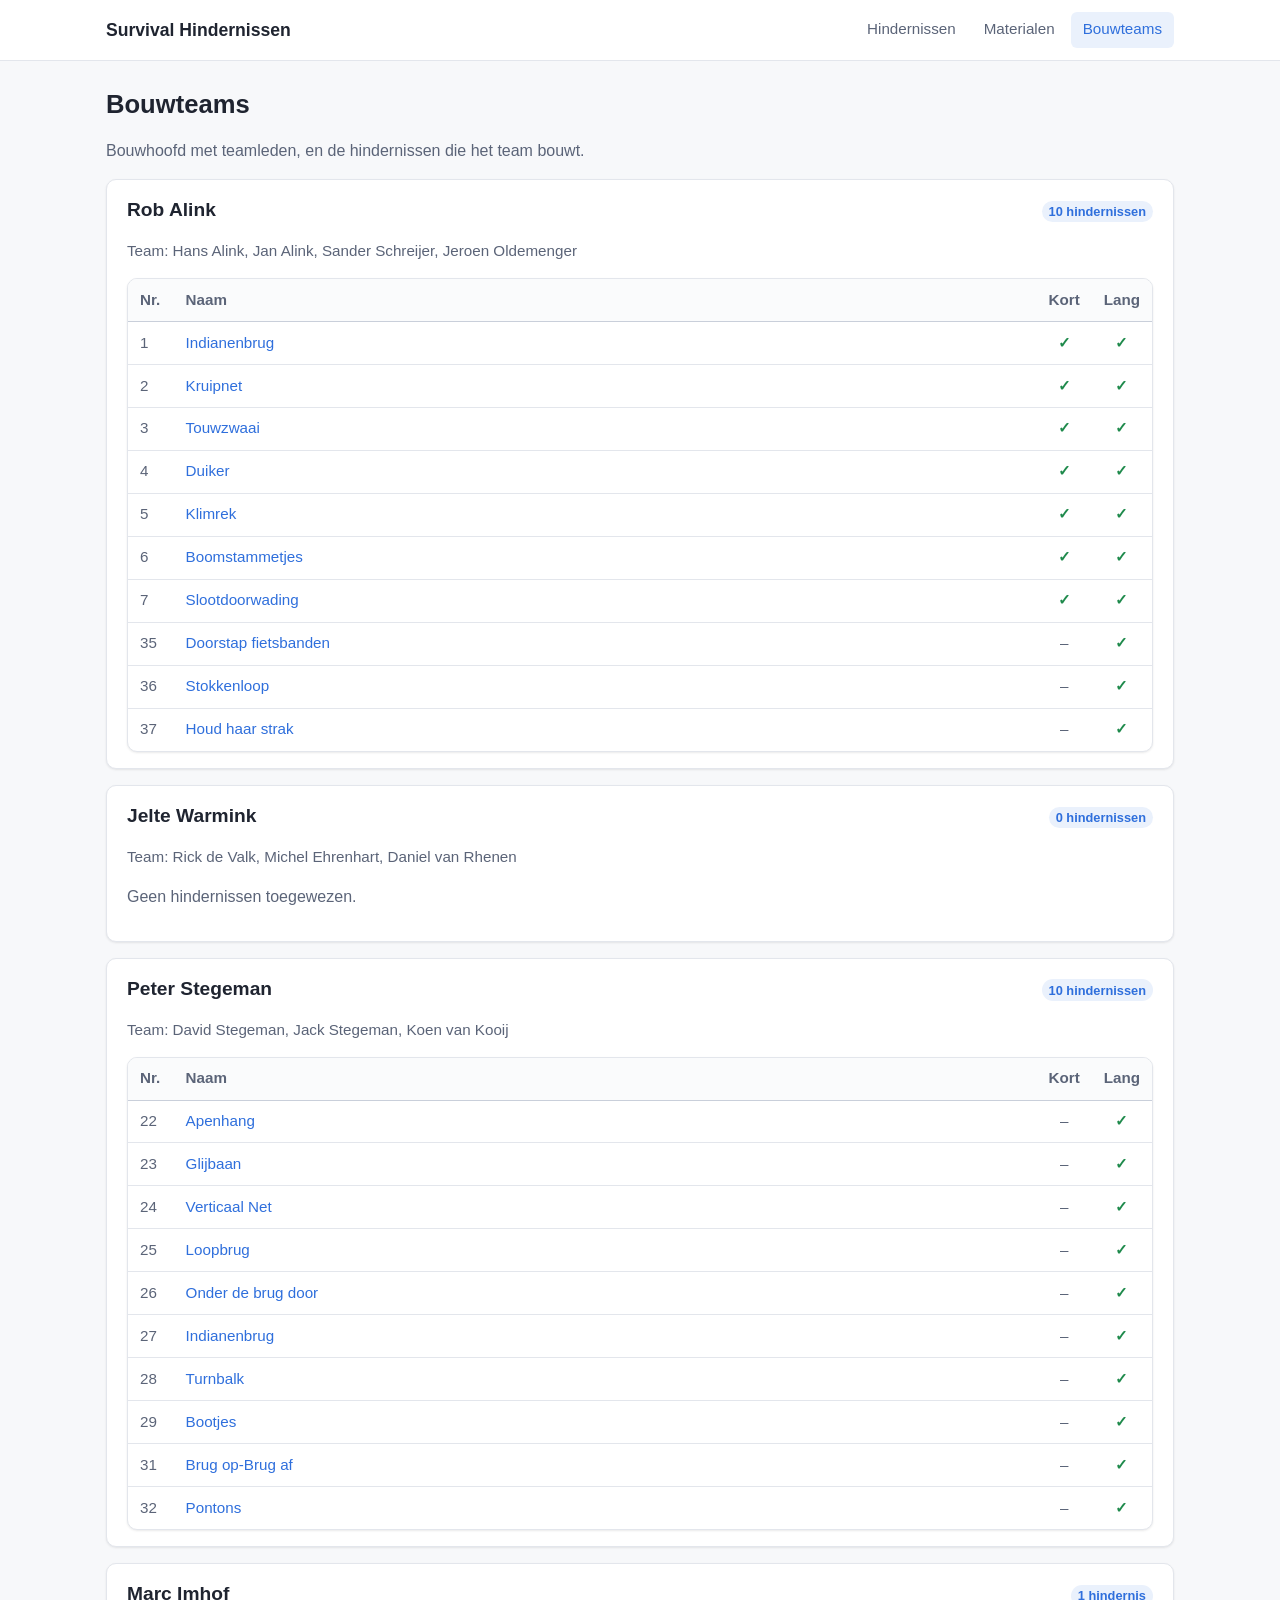
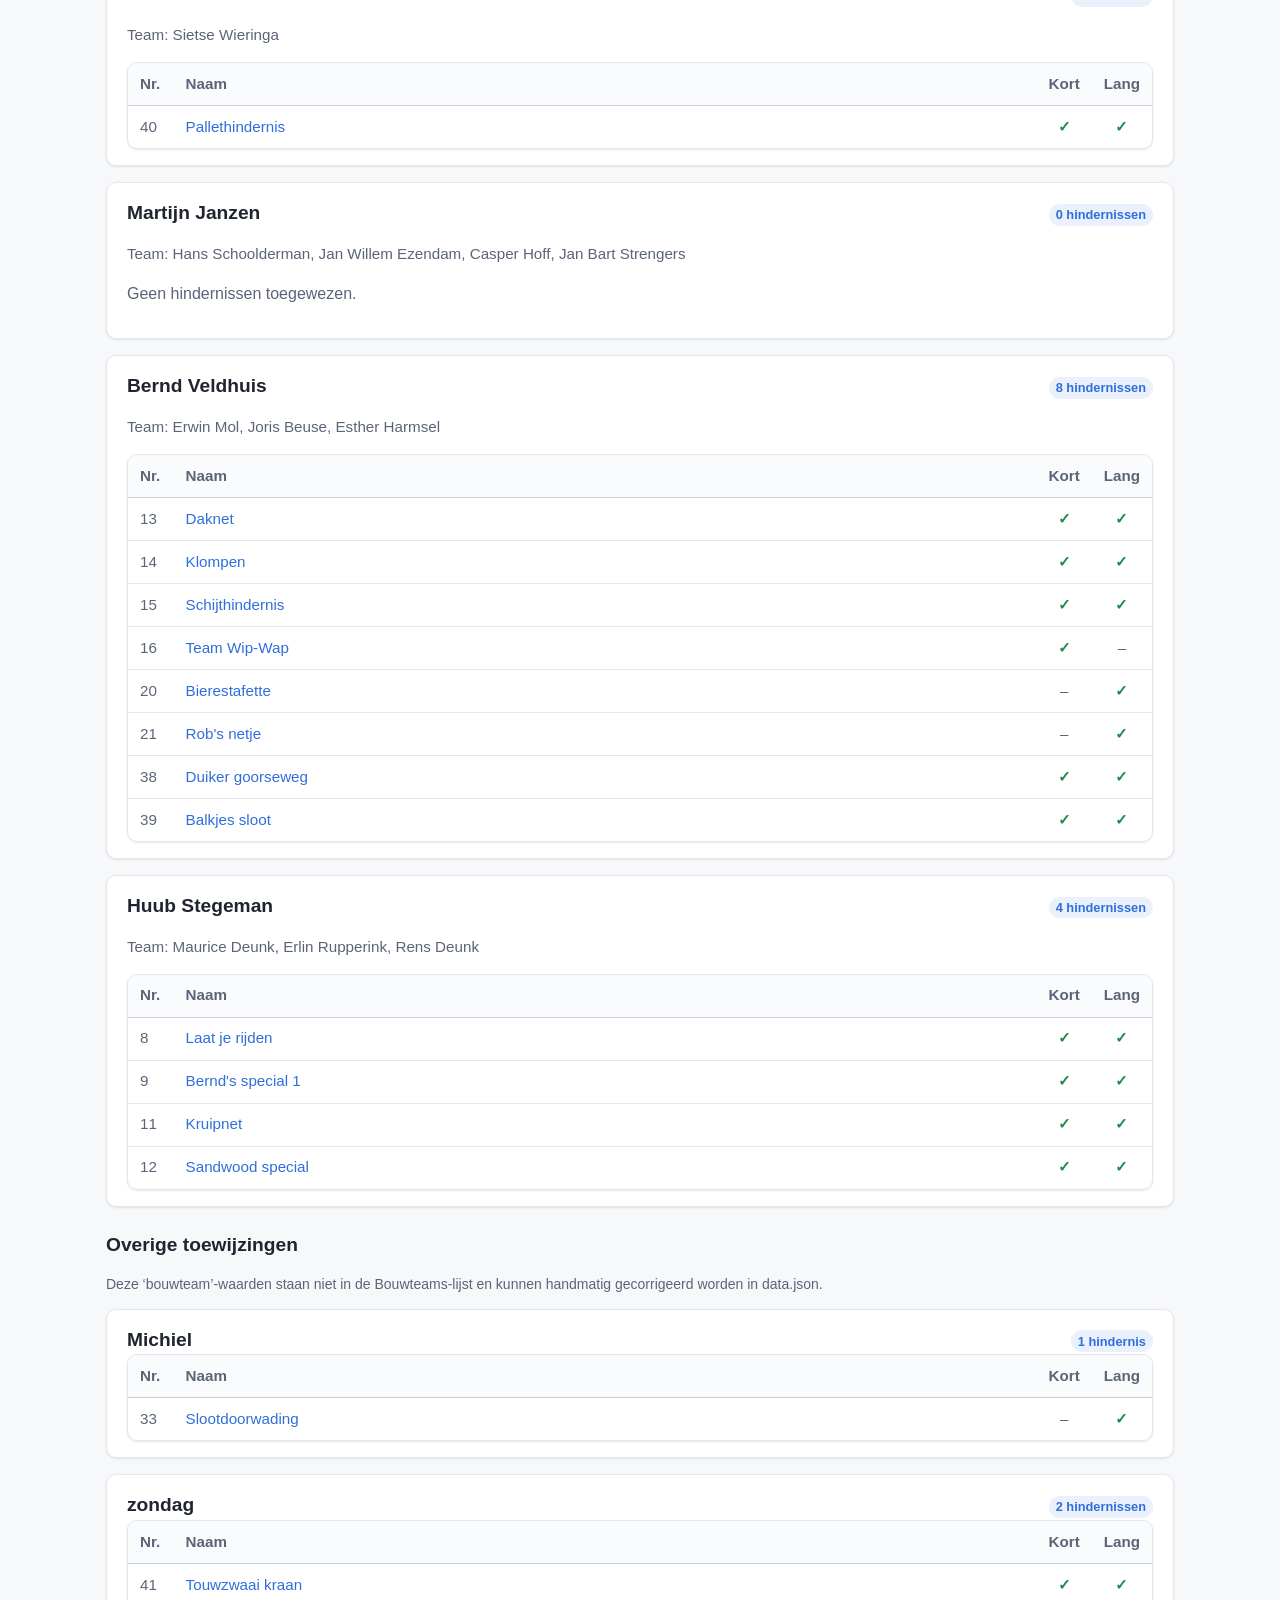
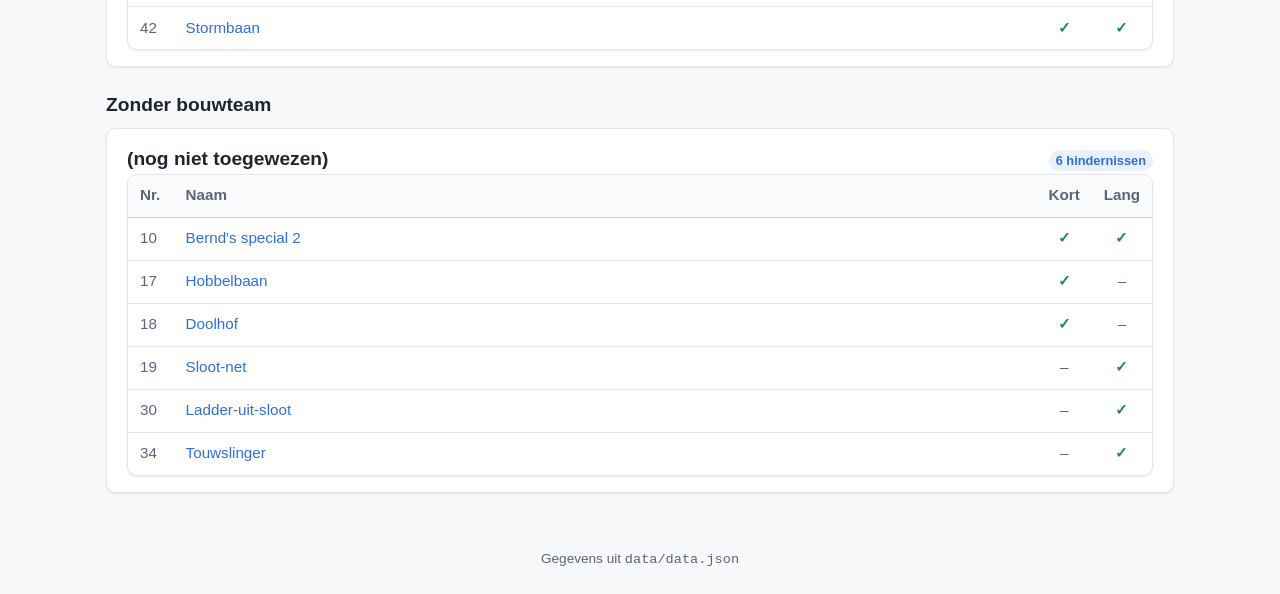
==== bouwteams.html @ 0a6a0cab "Initiele commit" ====
<!doctype html>
<html lang="nl">
<head>
  <meta charset="utf-8" />
  <meta name="viewport" content="width=device-width, initial-scale=1" />
  <title>Bouwteams · Survival</title>
  <link rel="stylesheet" href="assets/style.css" />
</head>
<body>
  <header class="site-header">
    <div class="site-header__inner">
      <div class="site-title">Survival Hindernissen</div>
      <nav class="site-nav" aria-label="Hoofdmenu">
        <a href="index.html">Hindernissen</a>
        <a href="materialen.html">Materialen</a>
        <a href="bouwteams.html">Bouwteams</a>
      </nav>
    </div>
  </header>

  <main>
    <h1>Bouwteams</h1>
    <p class="muted">Bouwhoofd met teamleden, en de hindernissen die het team bouwt.</p>
    <div id="content"></div>
  </main>

  <footer class="site-footer">
    <span class="muted">Gegevens uit <code>data/data.json</code></span>
  </footer>

  <script type="module" src="assets/pages/bouwteams.js"></script>
</body>
</html>
---- assets/style.css ----
:root {
  --bg: #f7f8fa;
  --surface: #ffffff;
  --border: #e3e6ec;
  --border-strong: #c9cfda;
  --text: #1f2430;
  --text-muted: #5b6478;
  --accent: #2f6fdc;
  --accent-hover: #2459b8;
  --accent-soft: #eaf1fc;
  --success: #1f8a4c;
  --warning: #a36500;
  --danger: #b3261e;
  --radius: 10px;
  --radius-sm: 6px;
  --shadow: 0 1px 2px rgba(0, 0, 0, 0.04), 0 1px 3px rgba(0, 0, 0, 0.05);
  --max-width: 1100px;
}

* { box-sizing: border-box; }

html, body { margin: 0; padding: 0; }

body {
  font-family: -apple-system, BlinkMacSystemFont, "Segoe UI", Roboto,
    "Helvetica Neue", Arial, sans-serif;
  background: var(--bg);
  color: var(--text);
  line-height: 1.5;
  -webkit-font-smoothing: antialiased;
}

a { color: var(--accent); text-decoration: none; }
a:hover { text-decoration: underline; }

/* ---------- header / nav ---------- */
.site-header {
  background: var(--surface);
  border-bottom: 1px solid var(--border);
  position: sticky;
  top: 0;
  z-index: 10;
}
.site-header__inner {
  max-width: var(--max-width);
  margin: 0 auto;
  padding: 0.75rem 1rem;
  display: flex;
  flex-wrap: wrap;
  gap: 0.5rem 1rem;
  align-items: center;
  justify-content: space-between;
}
.site-title {
  font-size: 1.1rem;
  font-weight: 700;
  color: var(--text);
}
.site-nav {
  display: flex;
  flex-wrap: wrap;
  gap: 0.25rem;
}
.site-nav a {
  padding: 0.4rem 0.75rem;
  border-radius: var(--radius-sm);
  color: var(--text-muted);
  font-weight: 500;
  font-size: 0.95rem;
}
.site-nav a:hover { background: var(--accent-soft); text-decoration: none; color: var(--accent); }
.site-nav a.is-active {
  background: var(--accent-soft);
  color: var(--accent);
}

/* ---------- main ---------- */
main {
  max-width: var(--max-width);
  margin: 0 auto;
  padding: 1rem;
}

h1 { font-size: 1.6rem; margin: 0.5rem 0 1rem; }
h2 { font-size: 1.2rem; margin: 1.5rem 0 0.5rem; }
h3 { font-size: 1.05rem; margin: 1rem 0 0.4rem; color: var(--text-muted); }

.muted { color: var(--text-muted); }
.small { font-size: 0.875rem; }

.breadcrumb {
  font-size: 0.9rem;
  color: var(--text-muted);
  margin-bottom: 0.5rem;
}
.breadcrumb a::after { content: " ›"; color: var(--text-muted); }

/* ---------- toolbar (search/filter) ---------- */
.toolbar {
  display: flex;
  flex-wrap: wrap;
  gap: 0.5rem;
  margin-bottom: 0.75rem;
}
.toolbar input[type="search"],
.toolbar input[type="text"] {
  flex: 1 1 220px;
  padding: 0.55rem 0.75rem;
  border: 1px solid var(--border-strong);
  border-radius: var(--radius-sm);
  background: var(--surface);
  font-size: 1rem;
  min-width: 0;
}
.toolbar input:focus {
  outline: 2px solid var(--accent);
  outline-offset: -1px;
  border-color: var(--accent);
}
.chips {
  display: flex;
  flex-wrap: wrap;
  gap: 0.35rem;
}
.chip {
  display: inline-flex;
  align-items: center;
  gap: 0.25rem;
  padding: 0.35rem 0.7rem;
  border: 1px solid var(--border-strong);
  background: var(--surface);
  border-radius: 999px;
  font-size: 0.875rem;
  cursor: pointer;
  color: var(--text);
  user-select: none;
}
.chip.is-active {
  background: var(--accent);
  border-color: var(--accent);
  color: white;
}

/* ---------- table ---------- */
.table-wrap {
  background: var(--surface);
  border: 1px solid var(--border);
  border-radius: var(--radius);
  box-shadow: var(--shadow);
  overflow: hidden;
}
table.data {
  width: 100%;
  border-collapse: collapse;
  font-size: 0.95rem;
}
table.data th,
table.data td {
  text-align: left;
  padding: 0.6rem 0.75rem;
  border-bottom: 1px solid var(--border);
  vertical-align: top;
}
table.data thead th {
  background: #fafbfc;
  font-weight: 600;
  color: var(--text-muted);
  border-bottom: 1px solid var(--border-strong);
  position: sticky;
  top: 0;
  cursor: pointer;
  white-space: nowrap;
}
table.data thead th .sort-ind { color: var(--text-muted); margin-left: 0.25rem; font-size: 0.8em; }
table.data tbody tr.link-row { cursor: pointer; }
table.data tbody tr.link-row:hover { background: var(--accent-soft); }
table.data tbody tr:last-child td { border-bottom: none; }
.col-nr { width: 3em; font-variant-numeric: tabular-nums; color: var(--text-muted); }
.col-bool { width: 3.5em; text-align: center !important; }

.badge {
  display: inline-block;
  padding: 0.1em 0.55em;
  border-radius: 999px;
  font-size: 0.8em;
  font-weight: 600;
  background: var(--accent-soft);
  color: var(--accent);
  white-space: nowrap;
}
.badge--muted { background: #eef0f4; color: var(--text-muted); }
.badge--ok { background: #e3f3eb; color: var(--success); }
.badge--warn { background: #fbeed5; color: var(--warning); }

.check { color: var(--success); font-weight: 700; }
.dash { color: var(--text-muted); }

/* ---------- cards / detail ---------- */
.card {
  background: var(--surface);
  border: 1px solid var(--border);
  border-radius: var(--radius);
  box-shadow: var(--shadow);
  padding: 1rem 1.25rem;
  margin-bottom: 1rem;
}
.card h2:first-child { margin-top: 0; }

.kv {
  display: grid;
  grid-template-columns: max-content 1fr;
  gap: 0.35rem 1rem;
  font-size: 0.95rem;
}
.kv dt { color: var(--text-muted); }
.kv dd { margin: 0; }

.photo-grid {
  display: grid;
  grid-template-columns: repeat(auto-fill, minmax(180px, 1fr));
  gap: 0.5rem;
}
.photo-grid img {
  width: 100%;
  height: 160px;
  object-fit: cover;
  border-radius: var(--radius-sm);
  border: 1px solid var(--border);
  display: block;
  background: #eee;
}

/* ---------- collapsible / team list ---------- */
.team-card { margin-bottom: 1rem; }
.team-card__head {
  display: flex;
  align-items: baseline;
  justify-content: space-between;
  gap: 0.5rem;
  flex-wrap: wrap;
}
.team-card__leden { color: var(--text-muted); font-size: 0.95rem; }

ul.plain { margin: 0.25rem 0; padding-left: 1.2rem; }
ul.plain li { margin: 0.15rem 0; }

/* ---------- mobile / responsive ---------- */
@media (max-width: 640px) {
  main { padding: 0.75rem; }
  h1 { font-size: 1.35rem; }
  .site-header__inner { padding: 0.6rem 0.75rem; }
  .site-title { font-size: 1rem; }
  .site-nav a { padding: 0.35rem 0.55rem; font-size: 0.9rem; }

  /* tabel naar 'card per rij' transformatie */
  table.data thead { display: none; }
  table.data, table.data tbody, table.data tr, table.data td { display: block; width: 100%; }
  table.data tr {
    border: 1px solid var(--border);
    border-radius: var(--radius);
    margin-bottom: 0.5rem;
    background: var(--surface);
    box-shadow: var(--shadow);
    padding: 0.5rem 0.5rem 0.4rem;
  }
  table.data td {
    border: none;
    padding: 0.2rem 0.25rem;
    display: flex;
    gap: 0.5rem;
  }
  table.data td::before {
    content: attr(data-label);
    color: var(--text-muted);
    flex: 0 0 7rem;
    font-size: 0.85rem;
  }
  table.data td[data-label=""]::before { display: none; }
  table.data .col-nr { font-weight: 700; color: var(--text); }
  .table-wrap { background: transparent; border: none; box-shadow: none; }
}

footer.site-footer {
  text-align: center;
  color: var(--text-muted);
  font-size: 0.85rem;
  padding: 1.5rem 1rem;
}
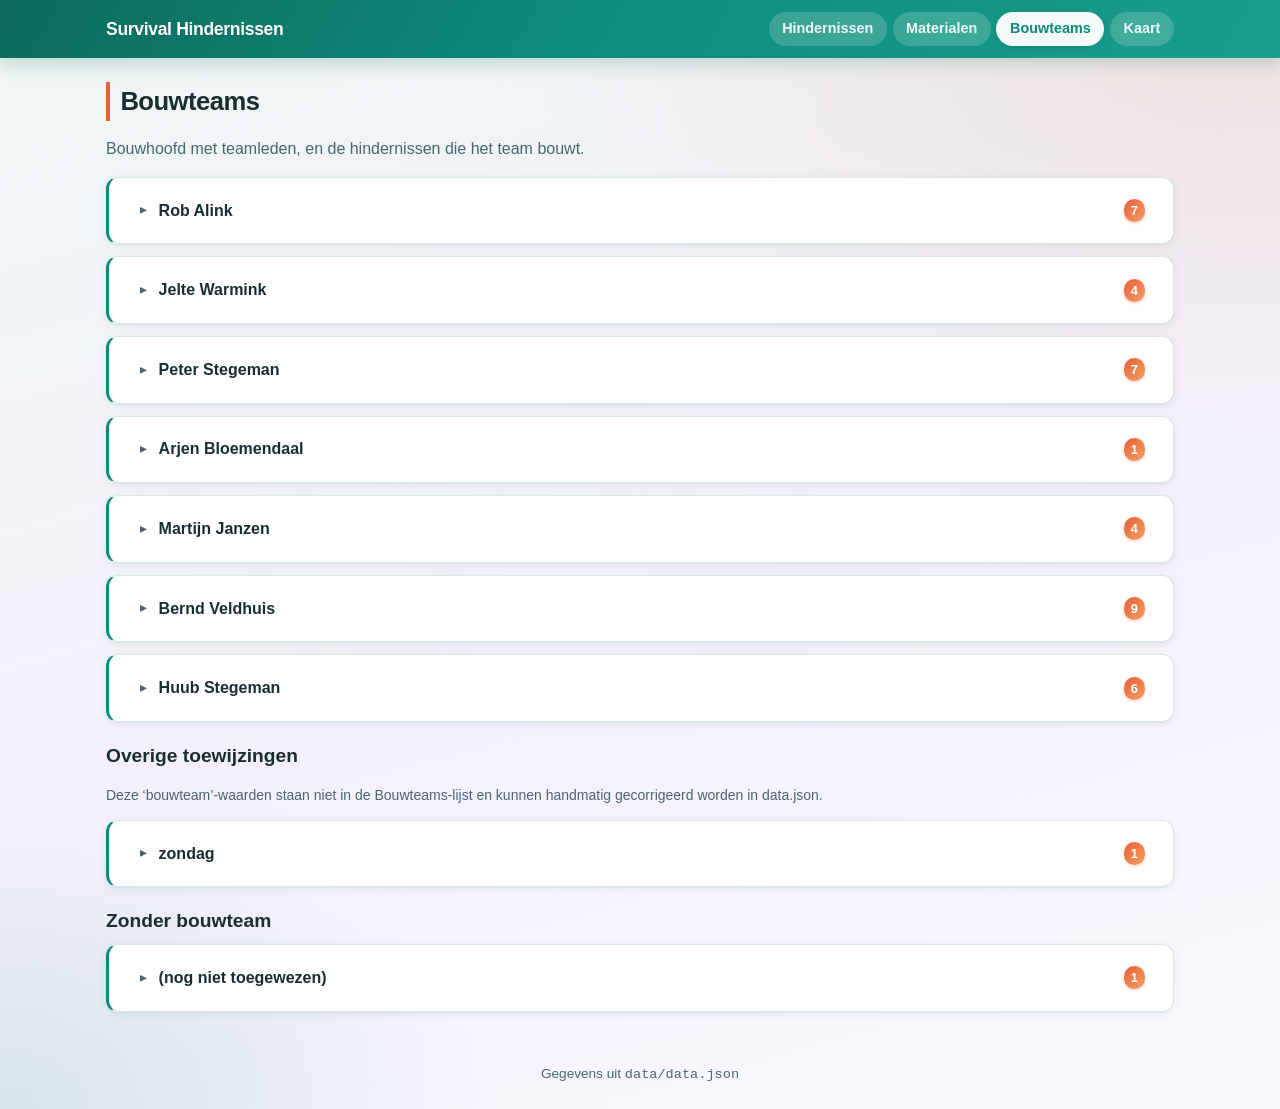
==== commit a445d877: "Kaart-pagina toevoegen en 'Geinformeerd per app'-veld inlezen - Nieuwe Kaart-pagina (kaart.html) met" ====
--- a/bouwteams.html
+++ b/bouwteams.html
@@ -14,6 +14,7 @@
         <a href="index.html">Hindernissen</a>
         <a href="materialen.html">Materialen</a>
         <a href="bouwteams.html">Bouwteams</a>
+        <a href="kaart.html">Kaart</a>
       </nav>
     </div>
   </header>
--- a/assets/style.css
+++ b/assets/style.css
@@ -1,19 +1,25 @@
 :root {
-  --bg: #f7f8fa;
+  --bg: #eef6f4;
+  --bg-mid: #f4f0fb;
   --surface: #ffffff;
-  --border: #e3e6ec;
-  --border-strong: #c9cfda;
-  --text: #1f2430;
-  --text-muted: #5b6478;
-  --accent: #2f6fdc;
-  --accent-hover: #2459b8;
-  --accent-soft: #eaf1fc;
+  --border: #d8e8e4;
+  --border-strong: #b8d4cc;
+  --text: #1a2e32;
+  --text-muted: #4a6670;
+  --accent: #0d8a7a;
+  --accent-2: #e85d3a;
+  --accent-hover: #0a6f62;
+  --accent-soft: #d4f0ec;
+  --accent-warm-soft: #ffe8e0;
+  --header-gradient: linear-gradient(120deg, #0d6b5c 0%, #0d8a7a 42%, #1a9e8c 100%);
+  --nav-pill: rgba(255, 255, 255, 0.18);
+  --nav-pill-active: rgba(255, 255, 255, 0.95);
   --success: #1f8a4c;
-  --warning: #a36500;
+  --warning: #c97800;
   --danger: #b3261e;
-  --radius: 10px;
-  --radius-sm: 6px;
-  --shadow: 0 1px 2px rgba(0, 0, 0, 0.04), 0 1px 3px rgba(0, 0, 0, 0.05);
+  --radius: 12px;
+  --radius-sm: 8px;
+  --shadow: 0 2px 8px rgba(13, 107, 92, 0.08), 0 1px 2px rgba(0, 0, 0, 0.04);
   --max-width: 1100px;
 }
 
@@ -24,19 +30,23 @@
 body {
   font-family: -apple-system, BlinkMacSystemFont, "Segoe UI", Roboto,
     "Helvetica Neue", Arial, sans-serif;
-  background: var(--bg);
+  background:
+    radial-gradient(ellipse 120% 80% at 100% 0%, rgba(232, 93, 58, 0.12), transparent 50%),
+    radial-gradient(ellipse 90% 60% at 0% 100%, rgba(13, 138, 122, 0.14), transparent 45%),
+    linear-gradient(165deg, var(--bg) 0%, var(--bg-mid) 55%, #faf8ff 100%);
   color: var(--text);
   line-height: 1.5;
   -webkit-font-smoothing: antialiased;
 }
 
-a { color: var(--accent); text-decoration: none; }
-a:hover { text-decoration: underline; }
+a { color: var(--accent); text-decoration: none; font-weight: 500; }
+a:hover { text-decoration: underline; color: var(--accent-hover); }
 
 /* ---------- header / nav ---------- */
 .site-header {
-  background: var(--surface);
-  border-bottom: 1px solid var(--border);
+  background: var(--header-gradient);
+  border-bottom: none;
+  box-shadow: 0 4px 20px rgba(13, 107, 92, 0.25);
   position: sticky;
   top: 0;
   z-index: 10;
@@ -53,25 +63,34 @@
 }
 .site-title {
   font-size: 1.1rem;
-  font-weight: 700;
-  color: var(--text);
+  font-weight: 800;
+  letter-spacing: -0.02em;
+  color: #fff;
+  text-shadow: 0 1px 2px rgba(0, 0, 0, 0.12);
 }
 .site-nav {
   display: flex;
   flex-wrap: wrap;
-  gap: 0.25rem;
+  gap: 0.35rem;
 }
 .site-nav a {
-  padding: 0.4rem 0.75rem;
-  border-radius: var(--radius-sm);
-  color: var(--text-muted);
-  font-weight: 500;
-  font-size: 0.95rem;
-}
-.site-nav a:hover { background: var(--accent-soft); text-decoration: none; color: var(--accent); }
+  padding: 0.4rem 0.85rem;
+  border-radius: 999px;
+  color: rgba(255, 255, 255, 0.92);
+  font-weight: 600;
+  font-size: 0.9rem;
+  background: var(--nav-pill);
+  backdrop-filter: blur(4px);
+}
+.site-nav a:hover {
+  background: rgba(255, 255, 255, 0.32);
+  text-decoration: none;
+  color: #fff;
+}
 .site-nav a.is-active {
-  background: var(--accent-soft);
+  background: var(--nav-pill-active);
   color: var(--accent);
+  box-shadow: 0 1px 4px rgba(0, 0, 0, 0.12);
 }
 
 /* ---------- main ---------- */
@@ -81,7 +100,14 @@
   padding: 1rem;
 }
 
-h1 { font-size: 1.6rem; margin: 0.5rem 0 1rem; }
+h1 {
+  font-size: 1.6rem;
+  margin: 0.5rem 0 1rem;
+  color: var(--text);
+  letter-spacing: -0.02em;
+  border-left: 4px solid var(--accent-2);
+  padding-left: 0.65rem;
+}
 h2 { font-size: 1.2rem; margin: 1.5rem 0 0.5rem; }
 h3 { font-size: 1.05rem; margin: 1rem 0 0.4rem; color: var(--text-muted); }
 
@@ -94,52 +120,6 @@
   margin-bottom: 0.5rem;
 }
 .breadcrumb a::after { content: " ›"; color: var(--text-muted); }
-
-/* ---------- toolbar (search/filter) ---------- */
-.toolbar {
-  display: flex;
-  flex-wrap: wrap;
-  gap: 0.5rem;
-  margin-bottom: 0.75rem;
-}
-.toolbar input[type="search"],
-.toolbar input[type="text"] {
-  flex: 1 1 220px;
-  padding: 0.55rem 0.75rem;
-  border: 1px solid var(--border-strong);
-  border-radius: var(--radius-sm);
-  background: var(--surface);
-  font-size: 1rem;
-  min-width: 0;
-}
-.toolbar input:focus {
-  outline: 2px solid var(--accent);
-  outline-offset: -1px;
-  border-color: var(--accent);
-}
-.chips {
-  display: flex;
-  flex-wrap: wrap;
-  gap: 0.35rem;
-}
-.chip {
-  display: inline-flex;
-  align-items: center;
-  gap: 0.25rem;
-  padding: 0.35rem 0.7rem;
-  border: 1px solid var(--border-strong);
-  background: var(--surface);
-  border-radius: 999px;
-  font-size: 0.875rem;
-  cursor: pointer;
-  color: var(--text);
-  user-select: none;
-}
-.chip.is-active {
-  background: var(--accent);
-  border-color: var(--accent);
-  color: white;
-}
 
 /* ---------- table ---------- */
 .table-wrap {
@@ -148,6 +128,7 @@
   border-radius: var(--radius);
   box-shadow: var(--shadow);
   overflow: hidden;
+  border-top: 3px solid var(--accent);
 }
 table.data {
   width: 100%;
@@ -157,12 +138,12 @@
 table.data th,
 table.data td {
   text-align: left;
-  padding: 0.6rem 0.75rem;
+  padding: 0.5rem 0.75rem;
   border-bottom: 1px solid var(--border);
   vertical-align: top;
 }
 table.data thead th {
-  background: #fafbfc;
+  background: linear-gradient(180deg, #f0faf8 0%, #e4f2ef 100%);
   font-weight: 600;
   color: var(--text-muted);
   border-bottom: 1px solid var(--border-strong);
@@ -170,6 +151,9 @@
   top: 0;
   cursor: pointer;
   white-space: nowrap;
+  font-size: 0.85rem;
+  letter-spacing: 0.02em;
+  text-transform: uppercase;
 }
 table.data thead th .sort-ind { color: var(--text-muted); margin-left: 0.25rem; font-size: 0.8em; }
 table.data tbody tr.link-row { cursor: pointer; }
@@ -177,6 +161,66 @@
 table.data tbody tr:last-child td { border-bottom: none; }
 .col-nr { width: 3em; font-variant-numeric: tabular-nums; color: var(--text-muted); }
 .col-bool { width: 3.5em; text-align: center !important; }
+.col-num { font-variant-numeric: tabular-nums; white-space: nowrap; }
+.col-count { width: 4em; text-align: right; }
+.muted-cell { color: var(--text-muted); }
+
+/* Compactere variant - minder padding */
+table.data--compact th,
+table.data--compact td {
+  padding: 0.35rem 0.6rem;
+  font-size: 0.92rem;
+}
+
+/* Key-value tabel: 1e kolom als label */
+table.data--kv th[scope="row"] {
+  background: transparent;
+  text-transform: none;
+  letter-spacing: 0;
+  font-size: 0.92rem;
+  font-weight: 500;
+  color: var(--text-muted);
+  width: 9rem;
+  position: static;
+  cursor: default;
+  border-bottom: 1px solid var(--border);
+}
+
+/* Route-label achter naam in lijsten */
+.route-tag {
+  color: var(--text-muted);
+  font-size: 0.85em;
+  white-space: nowrap;
+}
+
+/* Hindernissen-overzicht: bouwteam + uitleg op één regel */
+.ob-meta-cell { vertical-align: middle; }
+.ob-meta {
+  display: flex;
+  flex-wrap: wrap;
+  align-items: baseline;
+  gap: 0.15rem 0.35rem;
+  font-size: 0.88rem;
+  line-height: 1.35;
+}
+.ob-meta__chunk { white-space: nowrap; }
+.ob-meta__lbl {
+  color: var(--accent);
+  font-weight: 600;
+  font-size: 0.82em;
+}
+.ob-meta__val { color: var(--text); font-weight: 500; }
+.ob-meta__sep { color: var(--accent-2); font-weight: 700; opacity: 0.85; }
+
+/* Uitgeklapte detail-rij in materialen-tabel */
+tr.detail-row > td {
+  background: linear-gradient(90deg, var(--accent-warm-soft), #fafbff);
+  padding: 0.4rem 0.5rem 0.6rem 1.5rem;
+}
+.detail-inner {
+  box-shadow: none;
+  border-color: var(--border);
+}
 
 .badge {
   display: inline-block;
@@ -195,34 +239,44 @@
 .check { color: var(--success); font-weight: 700; }
 .dash { color: var(--text-muted); }
 
-/* ---------- cards / detail ---------- */
+/* ---------- panel (sectie met titel) ---------- */
+.panel {
+  margin-bottom: 0.9rem;
+}
+.panel__title {
+  margin: 0 0 0.4rem;
+  font-size: 0.85rem;
+  font-weight: 600;
+  text-transform: uppercase;
+  letter-spacing: 0.04em;
+  color: var(--accent);
+}
+.panel__empty {
+  background: var(--surface);
+  border: 1px solid var(--border);
+  border-radius: var(--radius-sm);
+  padding: 0.5rem 0.75rem;
+  margin: 0;
+}
 .card {
   background: var(--surface);
   border: 1px solid var(--border);
   border-radius: var(--radius);
   box-shadow: var(--shadow);
-  padding: 1rem 1.25rem;
-  margin-bottom: 1rem;
+  padding: 0.75rem 1rem;
+  margin-bottom: 0.75rem;
+  border-left: 3px solid var(--accent-2);
 }
 .card h2:first-child { margin-top: 0; }
-
-.kv {
-  display: grid;
-  grid-template-columns: max-content 1fr;
-  gap: 0.35rem 1rem;
-  font-size: 0.95rem;
-}
-.kv dt { color: var(--text-muted); }
-.kv dd { margin: 0; }
 
 .photo-grid {
   display: grid;
-  grid-template-columns: repeat(auto-fill, minmax(180px, 1fr));
-  gap: 0.5rem;
+  grid-template-columns: repeat(auto-fill, minmax(160px, 1fr));
+  gap: 0.4rem;
 }
 .photo-grid img {
   width: 100%;
-  height: 160px;
+  height: 140px;
   object-fit: cover;
   border-radius: var(--radius-sm);
   border: 1px solid var(--border);
@@ -230,19 +284,89 @@
   background: #eee;
 }
 
-/* ---------- collapsible / team list ---------- */
-.team-card { margin-bottom: 1rem; }
+.kaart-wrap {
+  background: var(--surface);
+  border: 1px solid var(--border);
+  border-top: 3px solid var(--accent);
+  border-radius: var(--radius);
+  box-shadow: var(--shadow);
+  overflow: hidden;
+  padding: 0.5rem;
+}
+.kaart-wrap img {
+  display: block;
+  width: 100%;
+  height: auto;
+  border-radius: var(--radius-sm);
+}
+
+/* ---------- bouwteam-kaart: 1 regel, klikbaar uitklappen ---------- */
+.team-card.card {
+  border-left-color: var(--accent);
+}
 .team-card__head {
   display: flex;
+  align-items: center;
+  gap: 0.5rem;
+  width: 100%;
+  padding: 0.55rem 0.75rem;
+  background: transparent;
+  border: none;
+  font: inherit;
+  color: inherit;
+  text-align: left;
+  cursor: pointer;
+  border-radius: var(--radius);
+}
+.team-card__head:hover { background: var(--accent-soft); }
+.team-card.is-open .team-card__head {
+  border-radius: var(--radius) var(--radius) 0 0;
+  border-bottom: 1px solid var(--border);
+  background: linear-gradient(90deg, var(--accent-soft), transparent);
+}
+.team-card__caret {
+  color: var(--text-muted);
+  width: 1em;
+  text-align: center;
+  font-size: 0.85em;
+}
+.team-card__name {
+  flex: 1 1 auto;
+  font-weight: 600;
+}
+.team-card__count {
+  flex: 0 0 auto;
+  color: #fff;
+  font-variant-numeric: tabular-nums;
+  font-size: 0.8em;
+  font-weight: 700;
+  padding: 0.15em 0.55em;
+  background: linear-gradient(135deg, var(--accent-2), #f0a060);
+  border-radius: 999px;
+  box-shadow: 0 1px 3px rgba(232, 93, 58, 0.35);
+}
+.team-card__body { padding: 0.5rem 0.85rem 0.75rem; }
+.team-card__leden { color: var(--text-muted); font-size: 0.9rem; margin: 0 0 0.4rem; }
+.team-card__empty { margin: 0; }
+
+.obstacle-list {
+  list-style: none;
+  margin: 0;
+  padding: 0;
+}
+.obstacle-list li {
+  display: flex;
+  gap: 0.45rem;
   align-items: baseline;
-  justify-content: space-between;
-  gap: 0.5rem;
-  flex-wrap: wrap;
-}
-.team-card__leden { color: var(--text-muted); font-size: 0.95rem; }
-
-ul.plain { margin: 0.25rem 0; padding-left: 1.2rem; }
-ul.plain li { margin: 0.15rem 0; }
+  padding: 0.15rem 0;
+  font-size: 0.95rem;
+}
+.obstacle-list__nr {
+  color: var(--text-muted);
+  font-variant-numeric: tabular-nums;
+  min-width: 1.8em;
+  text-align: right;
+}
 
 /* ---------- mobile / responsive ---------- */
 @media (max-width: 640px) {
@@ -252,31 +376,113 @@
   .site-title { font-size: 1rem; }
   .site-nav a { padding: 0.35rem 0.55rem; font-size: 0.9rem; }
 
+  /* Tabel die ook op mobiel echt een tabel blijft (compact) */
+  table.data--tabular-mobile {
+    display: table !important;
+    font-size: 0.85rem;
+  }
+  table.data--tabular-mobile thead { display: table-header-group !important; }
+  table.data--tabular-mobile tbody { display: table-row-group !important; }
+  table.data--tabular-mobile tr { display: table-row !important; }
+  table.data--tabular-mobile th,
+  table.data--tabular-mobile td {
+    display: table-cell !important;
+    width: auto !important;
+    padding: 0.3rem 0.4rem !important;
+    border-bottom: 1px solid var(--border) !important;
+  }
+  table.data--tabular-mobile tr {
+    border: none !important;
+    margin: 0 !important;
+    background: transparent !important;
+    box-shadow: none !important;
+  }
+  table.data--tabular-mobile td::before { content: none !important; }
+  /* Houd de table-wrap met witte achtergrond op mobiel voor deze variant */
+  .table-wrap:has(> table.data--tabular-mobile) {
+    background: var(--surface);
+    border: 1px solid var(--border);
+    border-radius: var(--radius-sm);
+    box-shadow: var(--shadow);
+  }
+
   /* tabel naar 'card per rij' transformatie */
   table.data thead { display: none; }
   table.data, table.data tbody, table.data tr, table.data td { display: block; width: 100%; }
   table.data tr {
     border: 1px solid var(--border);
-    border-radius: var(--radius);
-    margin-bottom: 0.5rem;
+    border-radius: var(--radius-sm);
+    margin-bottom: 0.35rem;
     background: var(--surface);
     box-shadow: var(--shadow);
-    padding: 0.5rem 0.5rem 0.4rem;
+    padding: 0.4rem 0.6rem;
   }
   table.data td {
     border: none;
-    padding: 0.2rem 0.25rem;
+    padding: 0.1rem 0;
     display: flex;
     gap: 0.5rem;
+    align-items: baseline;
+    font-size: 0.95rem;
   }
   table.data td::before {
     content: attr(data-label);
     color: var(--text-muted);
-    flex: 0 0 7rem;
-    font-size: 0.85rem;
+    flex: 0 0 5.5rem;
+    font-size: 0.8rem;
+    text-transform: uppercase;
+    letter-spacing: 0.03em;
   }
   table.data td[data-label=""]::before { display: none; }
-  table.data .col-nr { font-weight: 700; color: var(--text); }
+  table.data .col-nr {
+    font-weight: 700;
+    color: var(--text);
+    width: auto;
+  }
+  /* Op smal scherm: Nr. en Naam op één regel binnen overzicht-kaart */
+  table.data tr.link-row > td.col-nr {
+    display: inline-block;
+    width: auto;
+    margin-right: 0.5rem;
+    padding-right: 0;
+  }
+  table.data tr.link-row > td.col-nr + td {
+    display: inline;
+  }
+  table.data tr.link-row > td.col-nr + td + td {
+    display: block;
+    color: var(--text-muted);
+    font-size: 0.9rem;
+    padding-top: 0.15rem;
+  }
+  /* kv-tabel op mobiel ook compact, met label-kolom links */
+  table.data--kv th[scope="row"] {
+    display: inline-block;
+    width: 8rem;
+    border-bottom: none;
+    padding: 0.1rem 0;
+  }
+  table.data--kv tbody tr {
+    display: block;
+    border: 1px solid var(--border);
+    border-radius: var(--radius-sm);
+    margin-bottom: 0.25rem;
+    background: var(--surface);
+    box-shadow: var(--shadow);
+    padding: 0.3rem 0.6rem;
+  }
+  table.data--kv tbody td {
+    display: inline;
+    padding: 0;
+    border: none;
+  }
+  table.data--kv tbody td::before { display: none; }
+
+  /* Detail-rij in materialen op mobiel */
+  tr.detail-row { padding: 0 !important; box-shadow: none; }
+  tr.detail-row > td { padding: 0; }
+  tr.detail-row .detail-inner { margin: 0.25rem 0 0.5rem; }
+
   .table-wrap { background: transparent; border: none; box-shadow: none; }
 }
 
